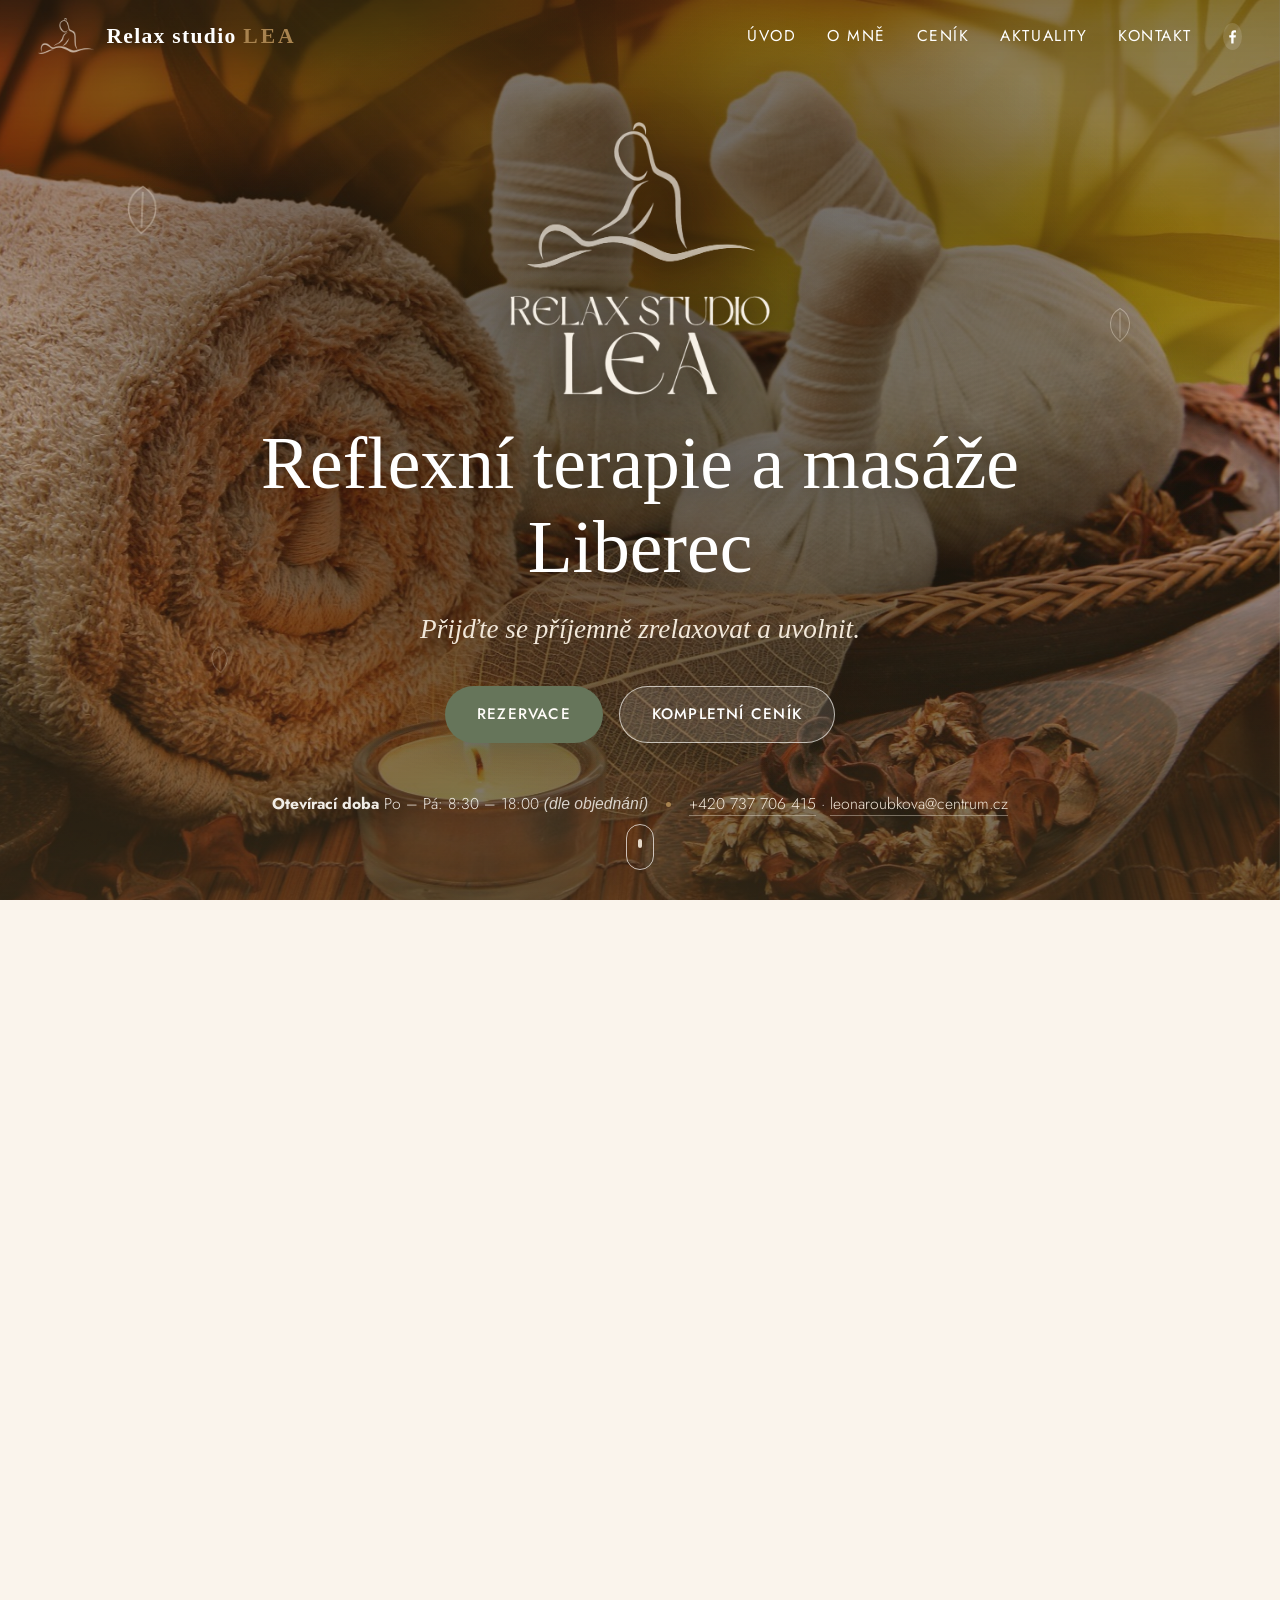
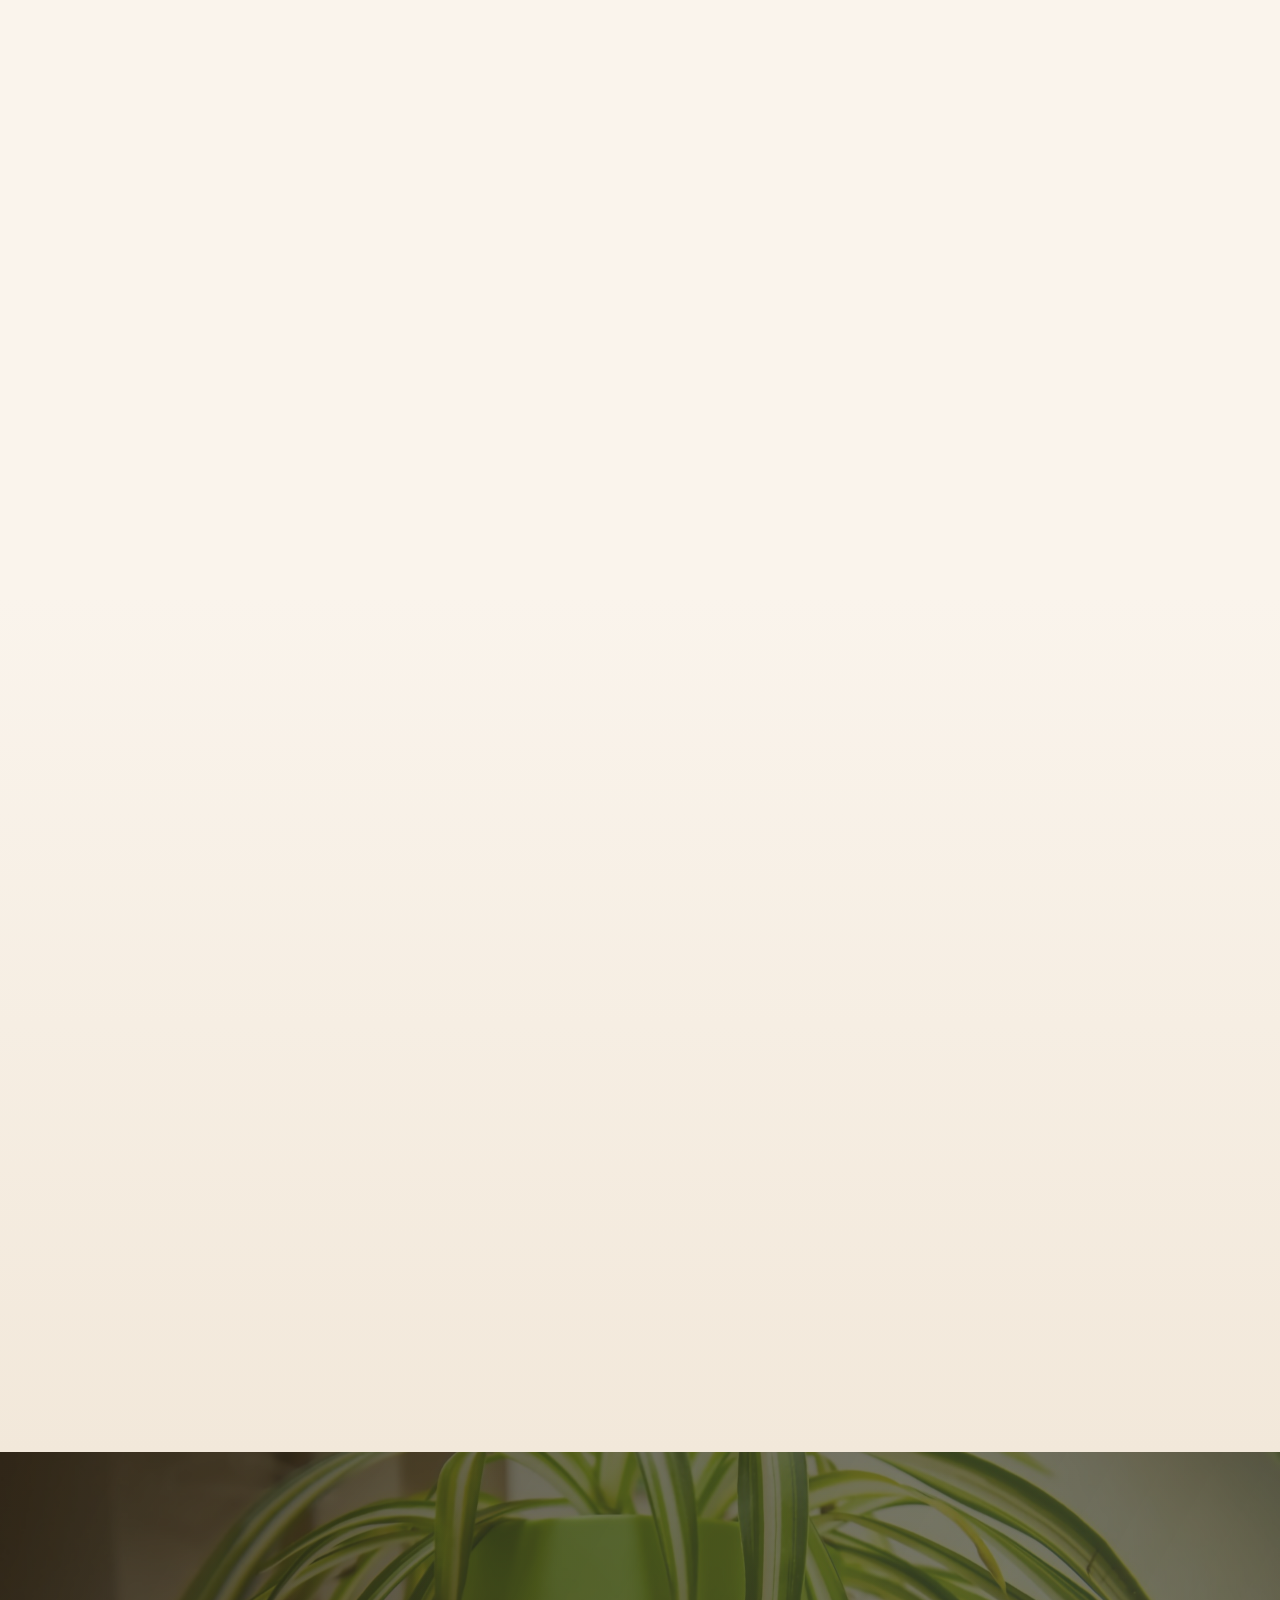
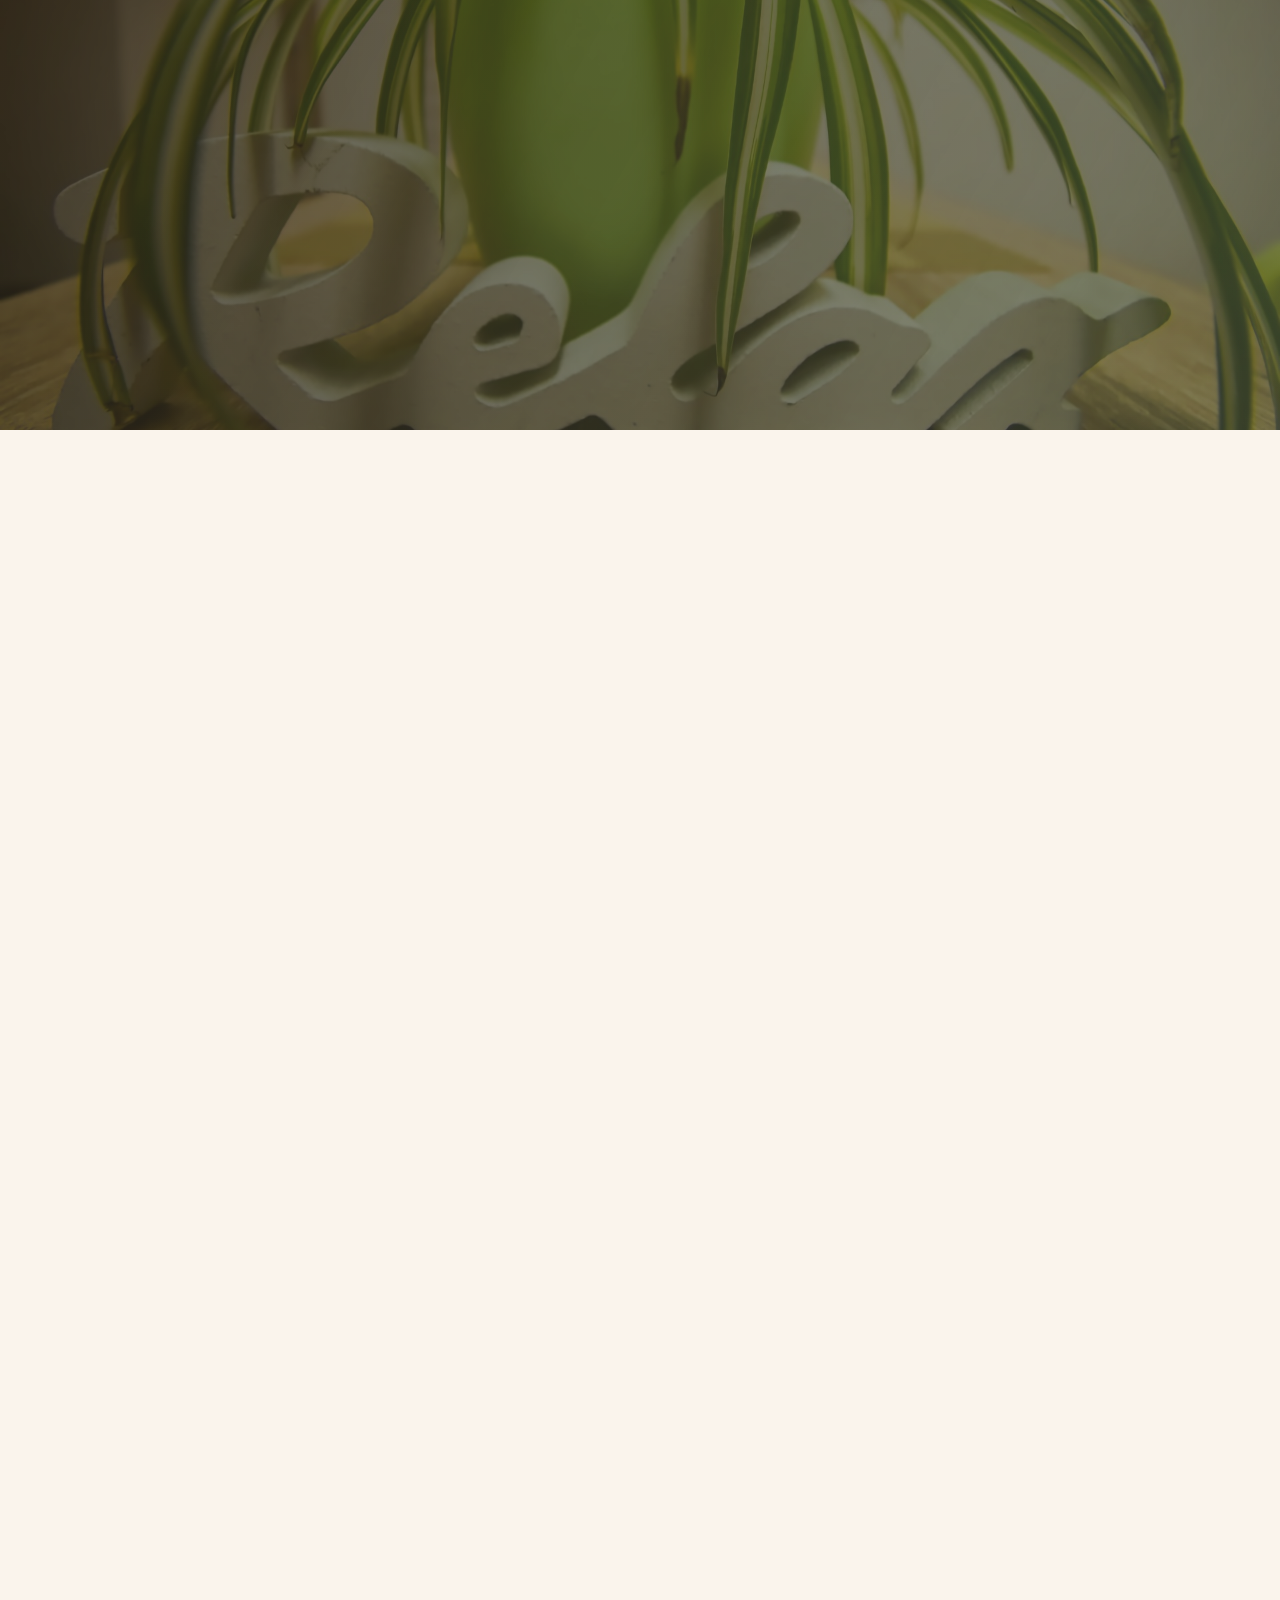
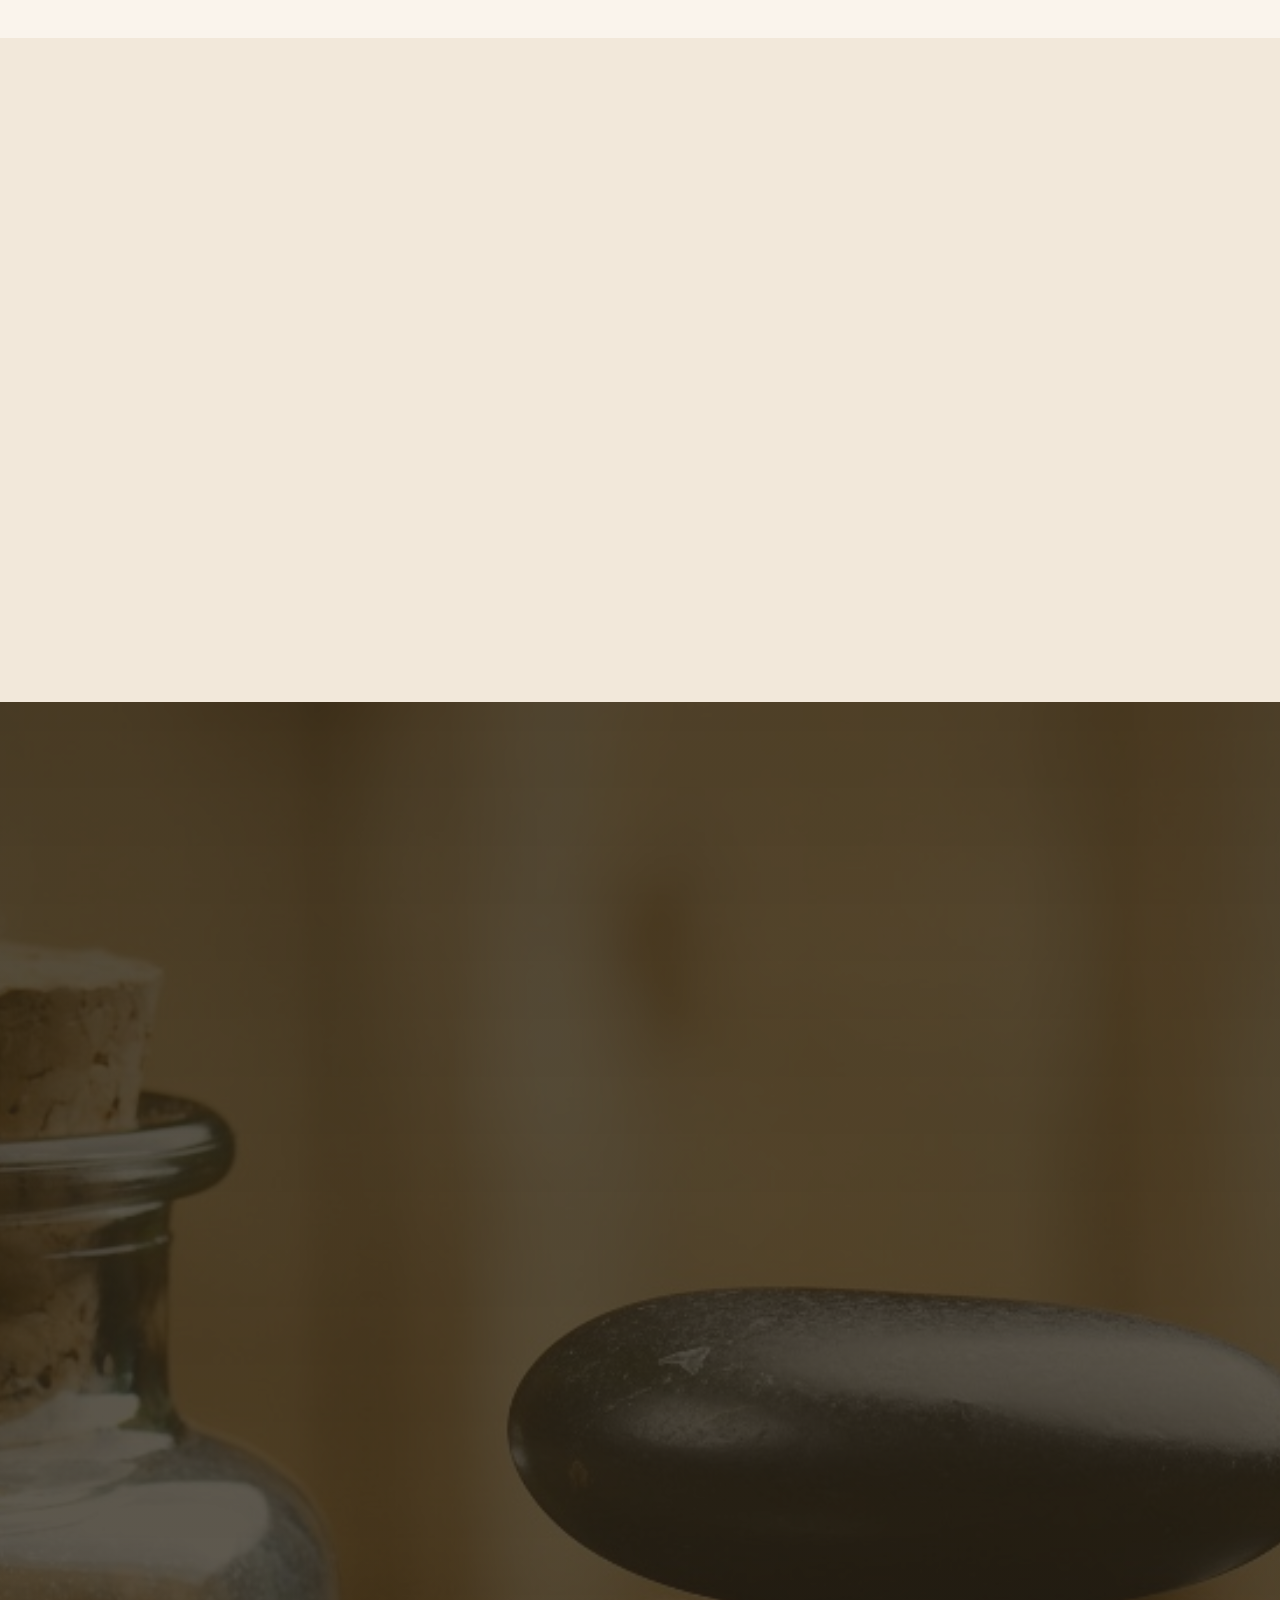
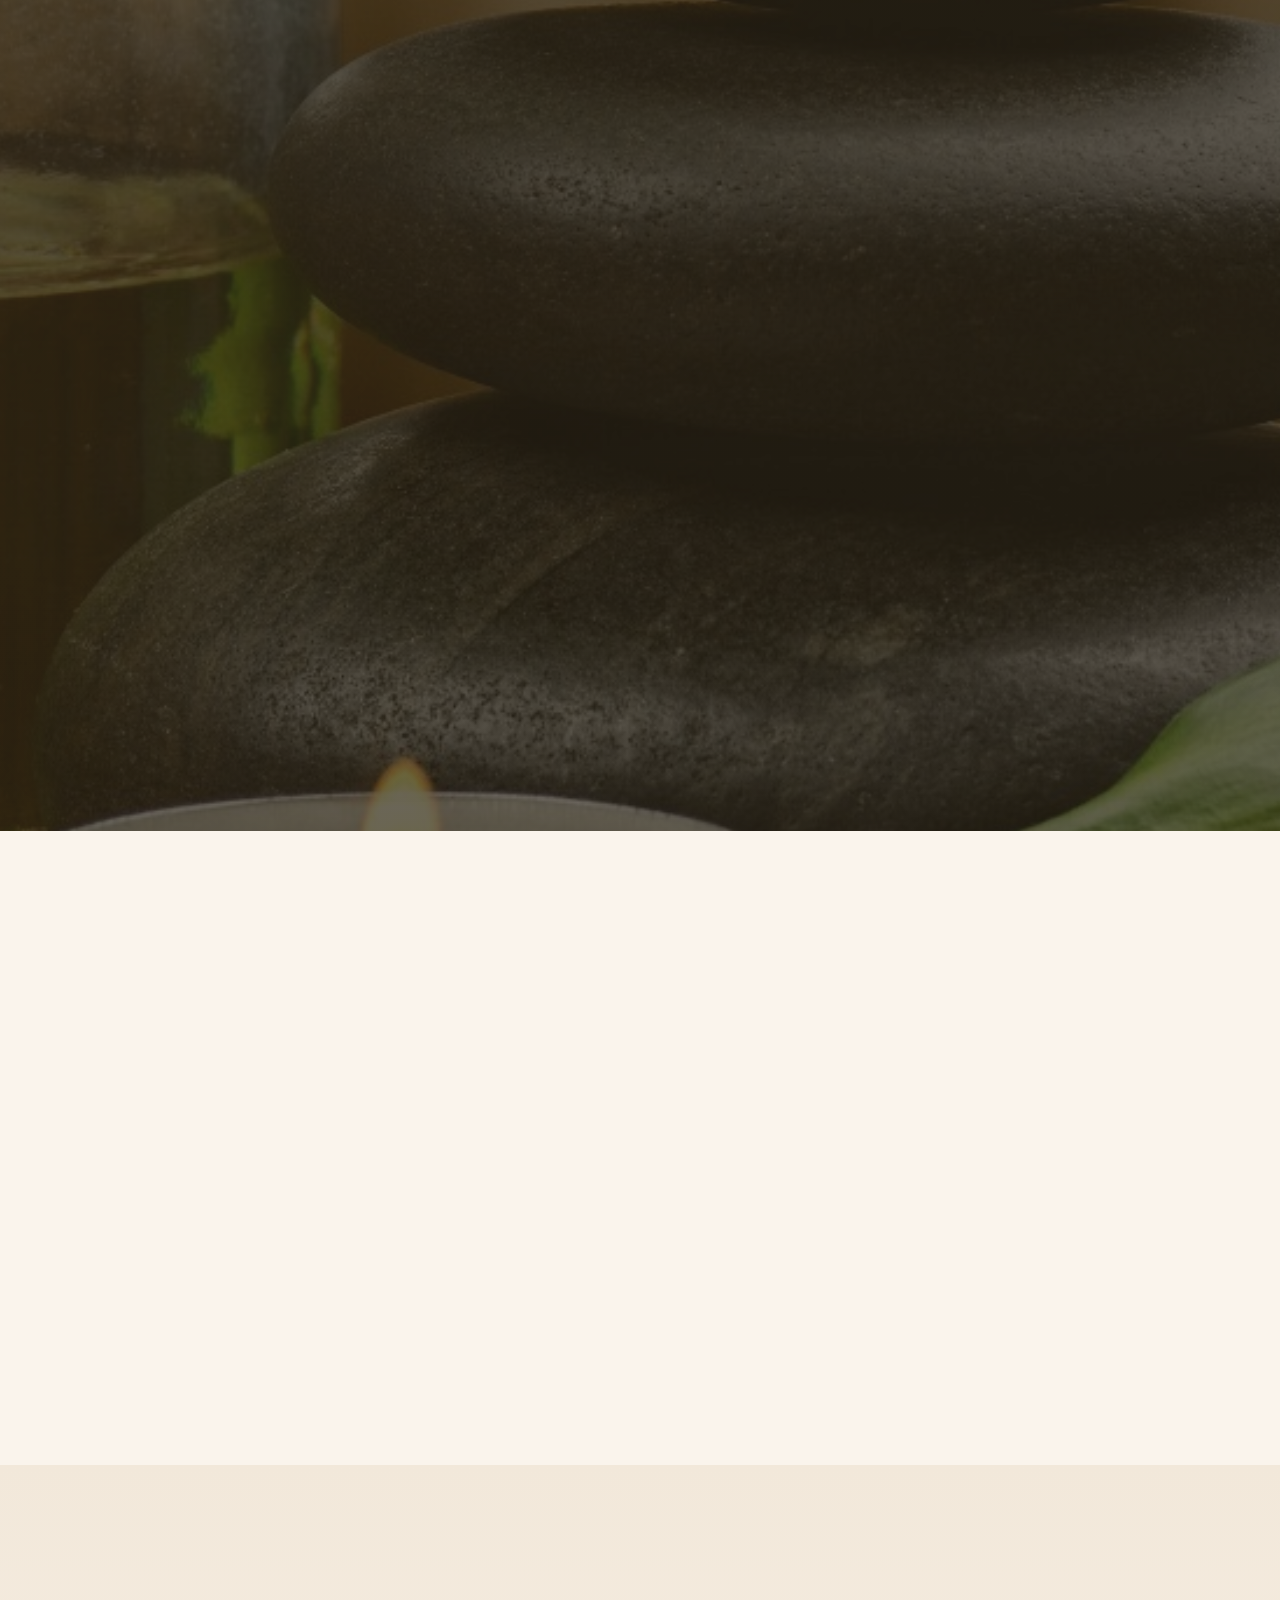
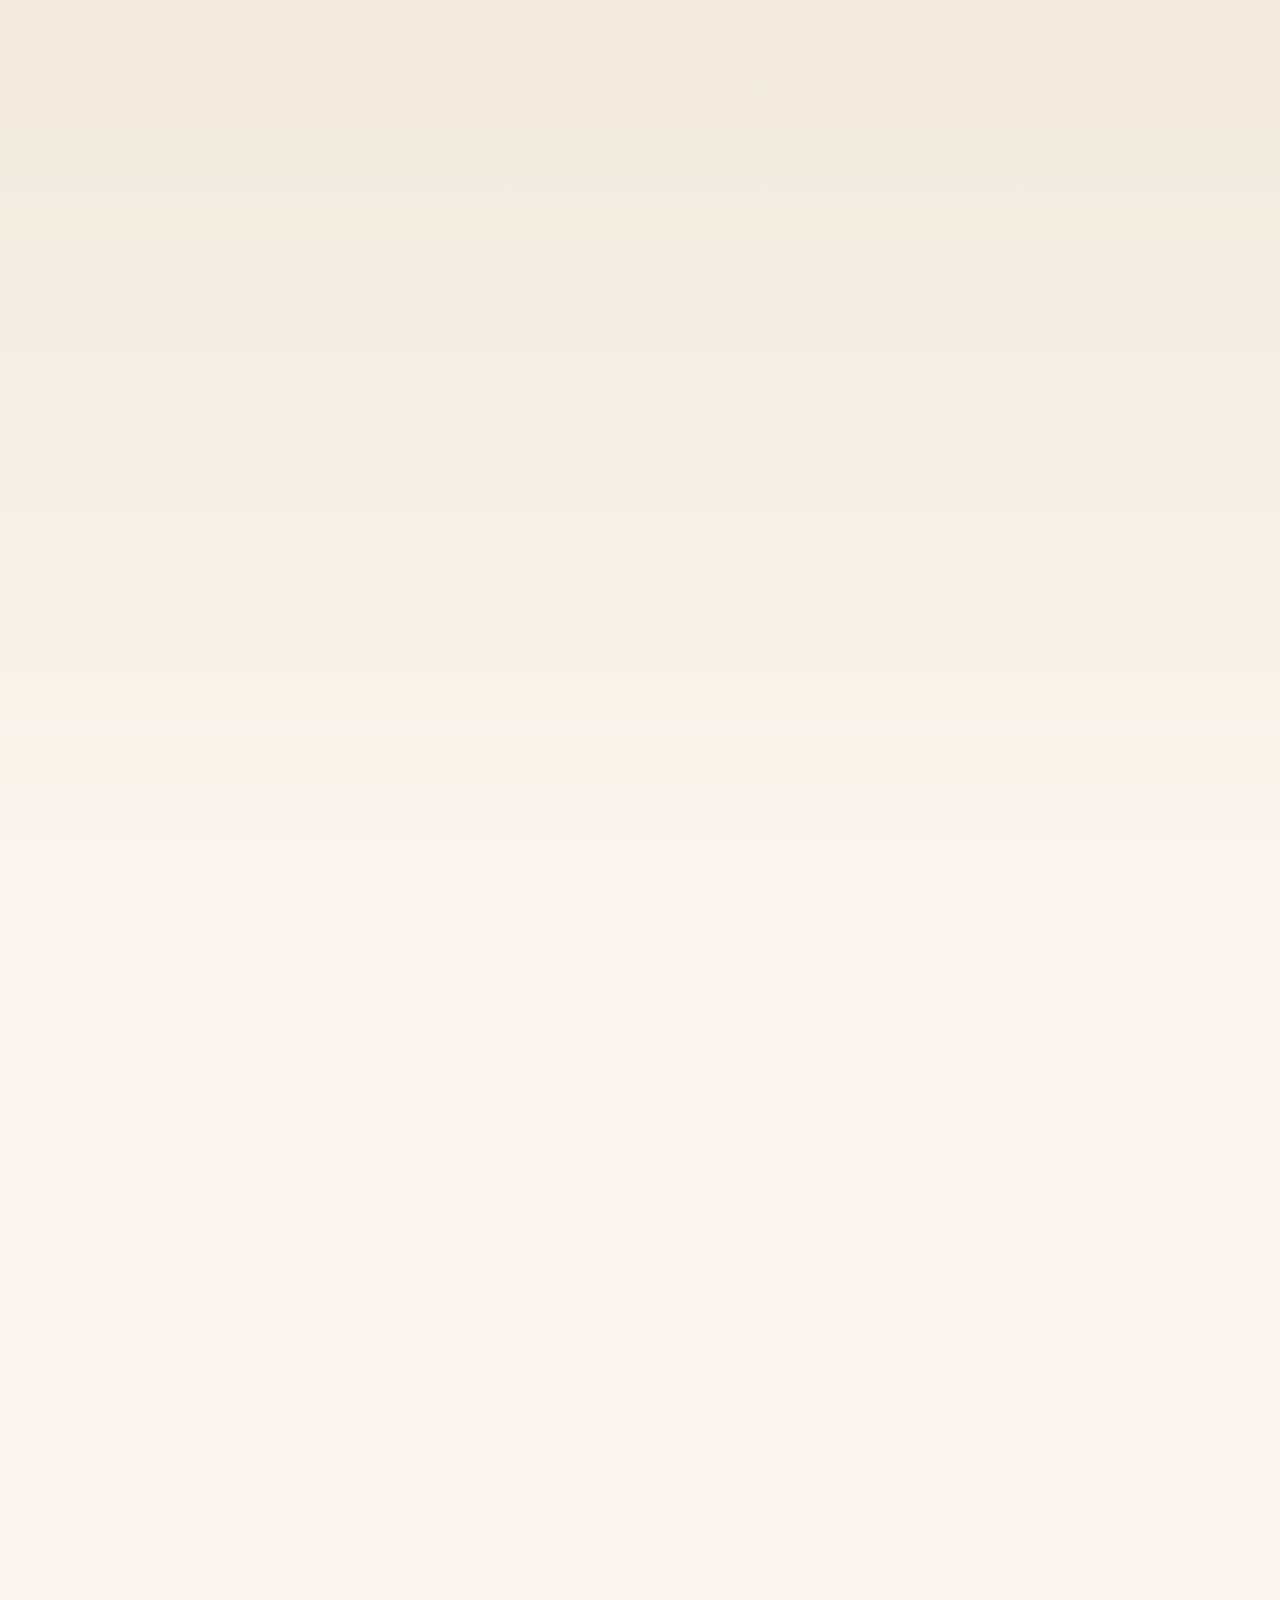
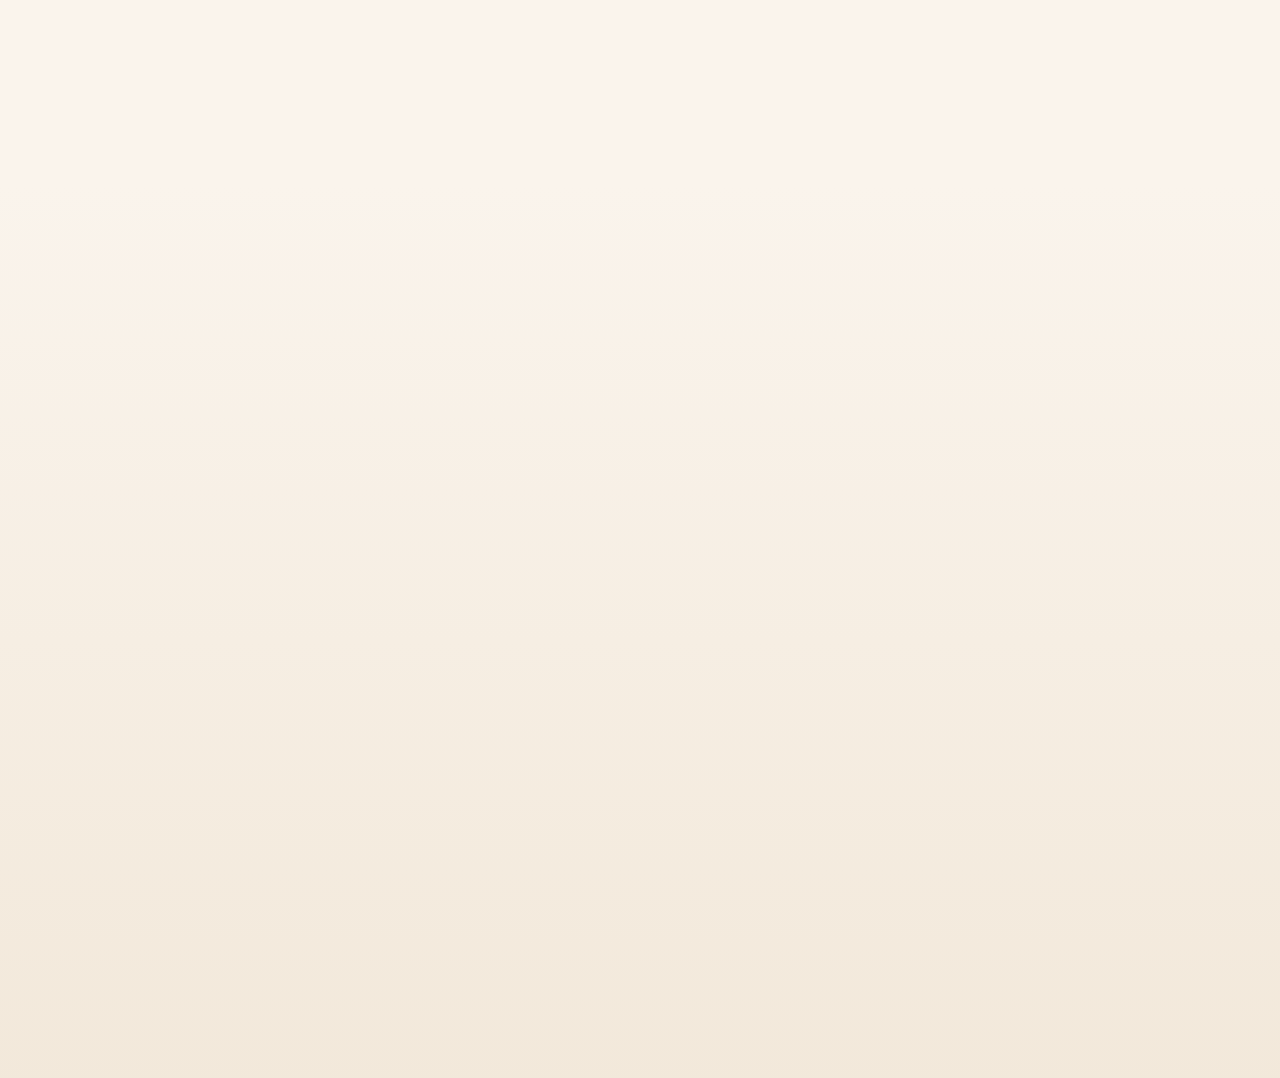
==== index.html @ a0e0033a "Přesměrování z kořene na web/ (pro GitHub Pages) Co-Authored-By: Claude Opus 5 <noreply@anthropic.co" ====
<!DOCTYPE html>
<html lang="cs">
<head>
<meta charset="utf-8">
<title>Relax studio LEA</title>
<meta http-equiv="refresh" content="0; url=web/">
<link rel="canonical" href="web/">
</head>
<body>
<p><a href="web/">Relax studio LEA — varianta 1</a></p>
</body>
</html>
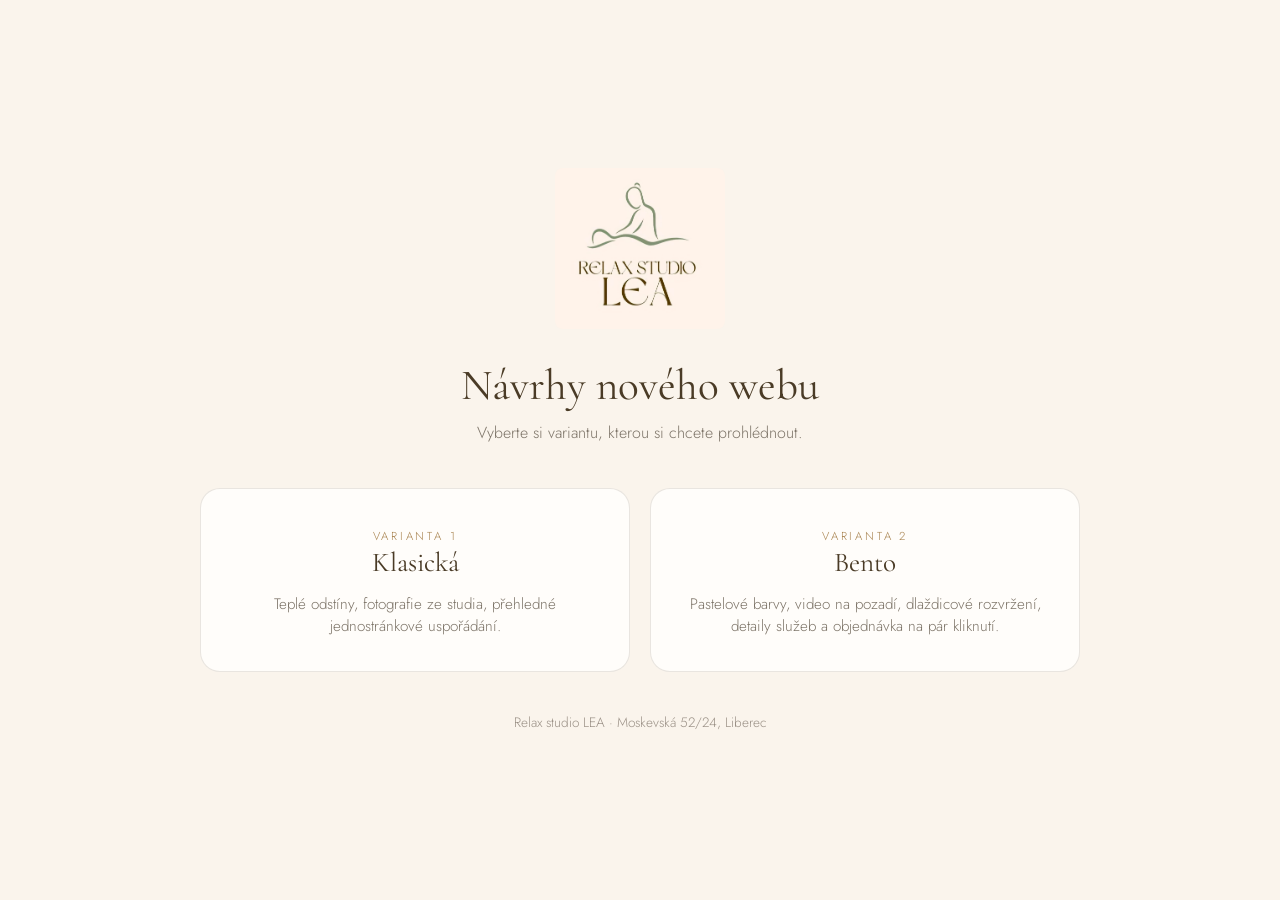
==== commit 8fefeb01: "Varianta 2 webu: bento rozvržení, pastelová paleta, video v hero Nová sekce služeb s detailem a tlač" ====
--- a/index.html
+++ b/index.html
@@ -1,12 +1,54 @@
 <!DOCTYPE html>
 <html lang="cs">
 <head>
-<meta charset="utf-8">
-<title>Relax studio LEA</title>
-<meta http-equiv="refresh" content="0; url=web/">
-<link rel="canonical" href="web/">
+<meta charset="UTF-8">
+<meta name="viewport" content="width=device-width, initial-scale=1.0">
+<title>Relax studio LEA — návrhy webu</title>
+<meta name="robots" content="noindex">
+<link rel="icon" href="web/img/favicon.png" type="image/png">
+<link href="https://fonts.googleapis.com/css2?family=Cormorant+Garamond:wght@400;500&family=Jost:wght@300;400;500&display=swap" rel="stylesheet">
+<style>
+  *{box-sizing:border-box}
+  body{
+    margin:0;min-height:100vh;display:flex;align-items:center;justify-content:center;
+    background:#faf4ec;color:#4a3b26;font-family:'Jost',system-ui,sans-serif;font-weight:300;
+    padding:40px 20px;
+  }
+  .box{width:min(880px,100%);text-align:center}
+  .logo{width:170px;height:auto;margin:0 auto 30px;display:block;border-radius:8px}
+  h1{font-family:'Cormorant Garamond',serif;font-weight:400;font-size:clamp(1.9rem,4vw,2.7rem);margin:0 0 10px}
+  p.sub{color:#7d7468;margin:0 0 44px}
+  .grid{display:grid;grid-template-columns:repeat(auto-fit,minmax(260px,1fr));gap:20px}
+  a.card{
+    display:block;text-decoration:none;color:inherit;background:#fffdfa;
+    border:1px solid rgba(74,59,38,.12);border-radius:20px;padding:34px 28px;
+    transition:transform .35s ease,box-shadow .35s ease,border-color .35s ease;
+  }
+  a.card:hover{transform:translateY(-4px);box-shadow:0 18px 44px -26px rgba(74,59,38,.5);border-color:#8b9a7d}
+  a.card h2{font-family:'Cormorant Garamond',serif;font-weight:400;font-size:1.7rem;margin:0 0 8px}
+  a.card span{font-size:.72rem;letter-spacing:.24em;text-transform:uppercase;color:#a8834f}
+  a.card p{color:#7d7468;font-size:.95rem;margin:14px 0 0}
+  footer{margin-top:40px;font-size:.85rem;color:#9a9086}
+</style>
 </head>
 <body>
-<p><a href="web/">Relax studio LEA — varianta 1</a></p>
+  <div class="box">
+    <img class="logo" src="web/img/logo.jpg" alt="Relax studio LEA">
+    <h1>Návrhy nového webu</h1>
+    <p class="sub">Vyberte si variantu, kterou si chcete prohlédnout.</p>
+    <div class="grid">
+      <a class="card" href="web/">
+        <span>Varianta 1</span>
+        <h2>Klasická</h2>
+        <p>Teplé odstíny, fotografie ze studia, přehledné jednostránkové uspořádání.</p>
+      </a>
+      <a class="card" href="web-v2/">
+        <span>Varianta 2</span>
+        <h2>Bento</h2>
+        <p>Pastelové barvy, video na pozadí, dlaždicové rozvržení, detaily služeb a objednávka na pár kliknutí.</p>
+      </a>
+    </div>
+    <footer>Relax studio LEA · Moskevská 52/24, Liberec</footer>
+  </div>
 </body>
 </html>
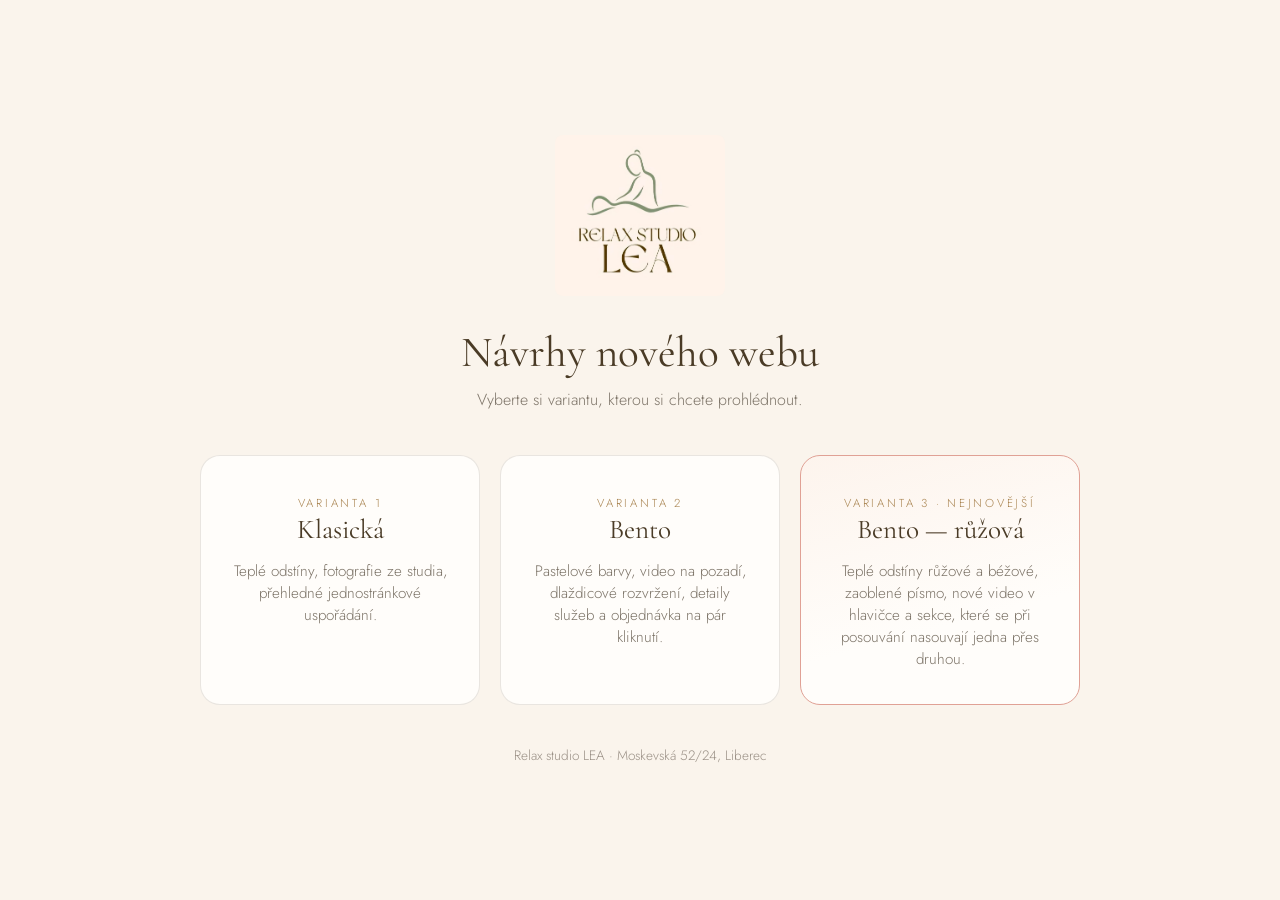
==== commit e2615bc0: "Rozcestník, náhled a dokumentace pro variantu 3 Rozcestník má třetí kartu, zvýrazněnou jako nejnověj" ====
--- a/index.html
+++ b/index.html
@@ -25,6 +25,9 @@
     transition:transform .35s ease,box-shadow .35s ease,border-color .35s ease;
   }
   a.card:hover{transform:translateY(-4px);box-shadow:0 18px 44px -26px rgba(74,59,38,.5);border-color:#8b9a7d}
+  a.card-new{border-color:#e0a195;background:linear-gradient(165deg,#fdf4ed,#fffdfa 65%)}
+  a.card-new:hover{border-color:#ac565c}
+  a.card-new span{color:#ac565c}
   a.card h2{font-family:'Cormorant Garamond',serif;font-weight:400;font-size:1.7rem;margin:0 0 8px}
   a.card span{font-size:.72rem;letter-spacing:.24em;text-transform:uppercase;color:#a8834f}
   a.card p{color:#7d7468;font-size:.95rem;margin:14px 0 0}
@@ -47,6 +50,11 @@
         <h2>Bento</h2>
         <p>Pastelové barvy, video na pozadí, dlaždicové rozvržení, detaily služeb a objednávka na pár kliknutí.</p>
       </a>
+      <a class="card card-new" href="web-v3/">
+        <span>Varianta 3 · nejnovější</span>
+        <h2>Bento — růžová</h2>
+        <p>Teplé odstíny růžové a béžové, zaoblené písmo, nové video v hlavičce a sekce, které se při posouvání nasouvají jedna přes druhou.</p>
+      </a>
     </div>
     <footer>Relax studio LEA · Moskevská 52/24, Liberec</footer>
   </div>
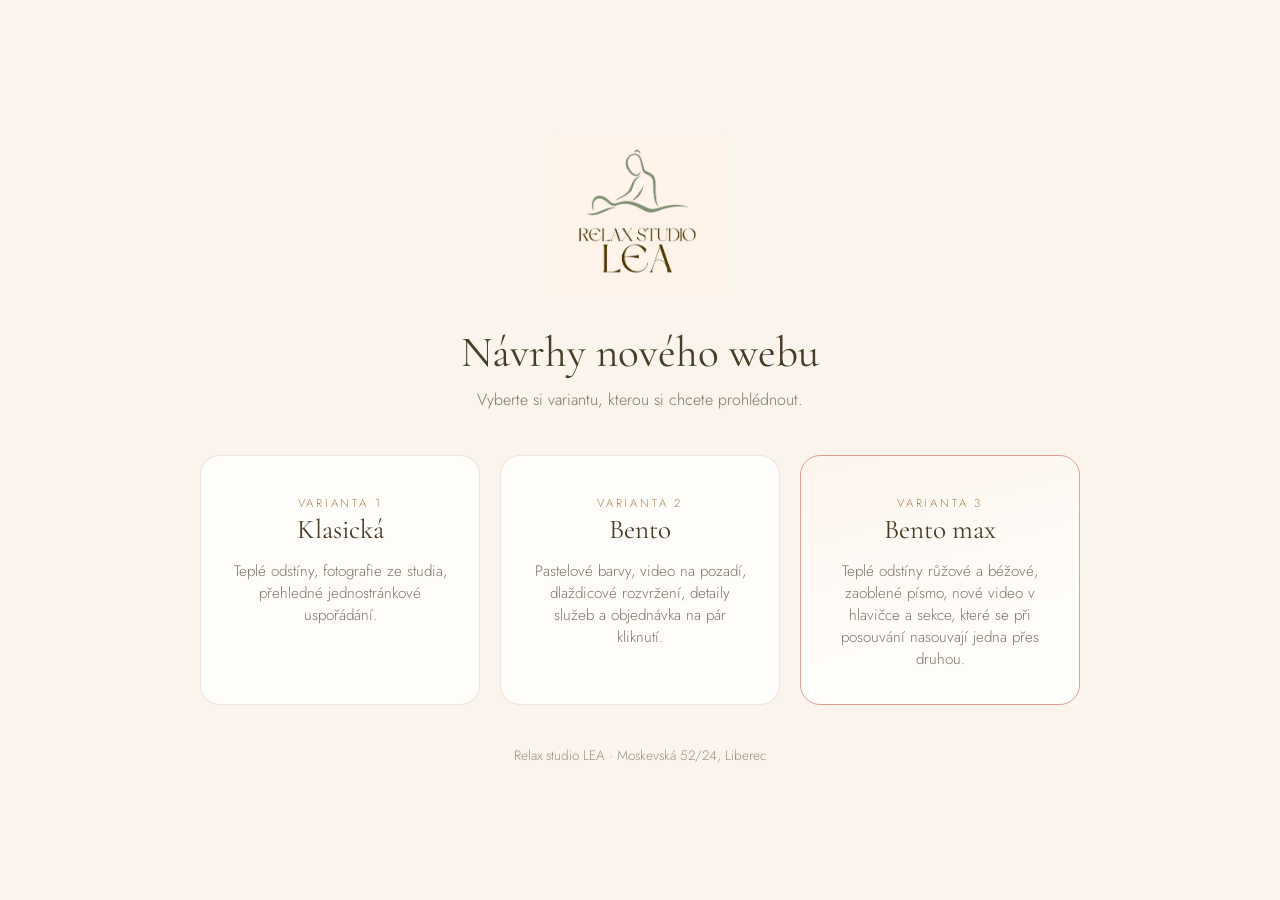
==== commit b709aa5c: "Rozcestník: karta varianty 3 přejmenována na „Bento max" Co-Authored-By: Claude Sonnet 5 <noreply@an" ====
--- a/index.html
+++ b/index.html
@@ -51,8 +51,8 @@
         <p>Pastelové barvy, video na pozadí, dlaždicové rozvržení, detaily služeb a objednávka na pár kliknutí.</p>
       </a>
       <a class="card card-new" href="web-v3/">
-        <span>Varianta 3 · nejnovější</span>
-        <h2>Bento — růžová</h2>
+        <span>Varianta 3</span>
+        <h2>Bento max</h2>
         <p>Teplé odstíny růžové a béžové, zaoblené písmo, nové video v hlavičce a sekce, které se při posouvání nasouvají jedna přes druhou.</p>
       </a>
     </div>
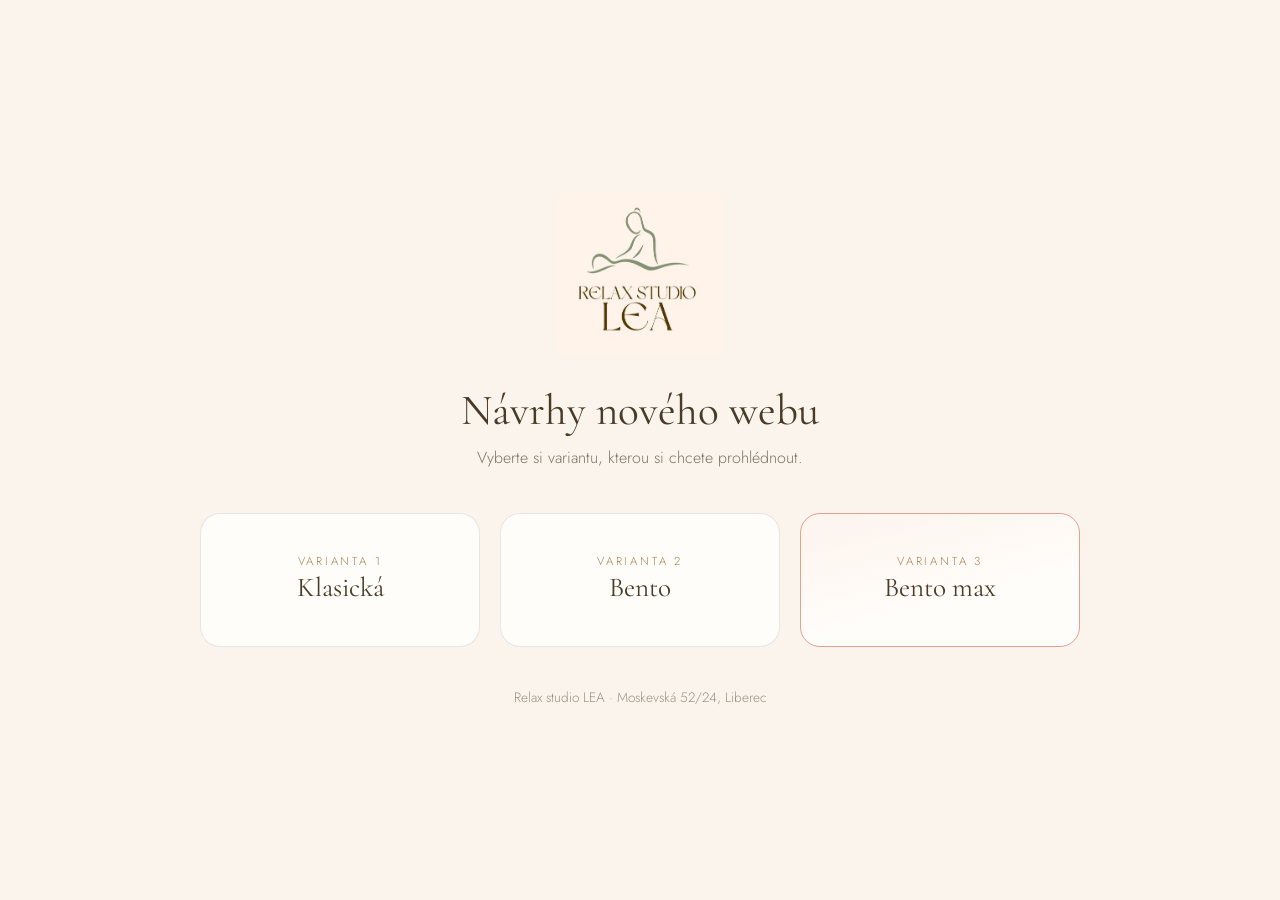
==== commit 2579eb7e: "Rozcestník: karty bez popisných textů Co-Authored-By: Claude Sonnet 5 <noreply@anthropic.com>" ====
--- a/index.html
+++ b/index.html
@@ -30,7 +30,6 @@
   a.card-new span{color:#ac565c}
   a.card h2{font-family:'Cormorant Garamond',serif;font-weight:400;font-size:1.7rem;margin:0 0 8px}
   a.card span{font-size:.72rem;letter-spacing:.24em;text-transform:uppercase;color:#a8834f}
-  a.card p{color:#7d7468;font-size:.95rem;margin:14px 0 0}
   footer{margin-top:40px;font-size:.85rem;color:#9a9086}
 </style>
 </head>
@@ -43,17 +42,14 @@
       <a class="card" href="web/">
         <span>Varianta 1</span>
         <h2>Klasická</h2>
-        <p>Teplé odstíny, fotografie ze studia, přehledné jednostránkové uspořádání.</p>
       </a>
       <a class="card" href="web-v2/">
         <span>Varianta 2</span>
         <h2>Bento</h2>
-        <p>Pastelové barvy, video na pozadí, dlaždicové rozvržení, detaily služeb a objednávka na pár kliknutí.</p>
       </a>
       <a class="card card-new" href="web-v3/">
         <span>Varianta 3</span>
         <h2>Bento max</h2>
-        <p>Teplé odstíny růžové a béžové, zaoblené písmo, nové video v hlavičce a sekce, které se při posouvání nasouvají jedna přes druhou.</p>
       </a>
     </div>
     <footer>Relax studio LEA · Moskevská 52/24, Liberec</footer>
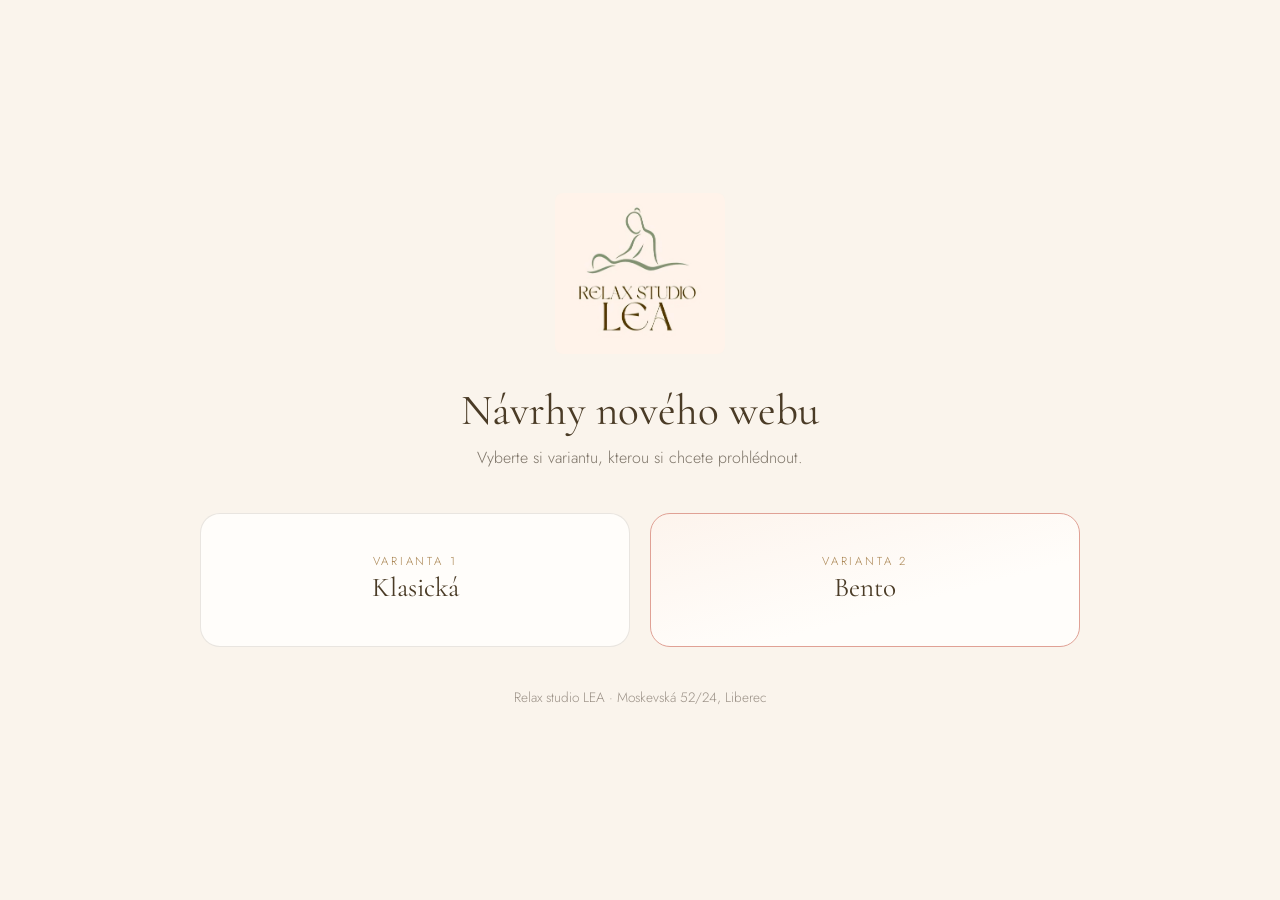
==== commit a218622f: "Rozcestník: jen dvě varianty, Klasická a Bento Karta na web-v2 odebrána, web-v3 přečíslován na „Vari" ====
--- a/index.html
+++ b/index.html
@@ -43,13 +43,9 @@
         <span>Varianta 1</span>
         <h2>Klasická</h2>
       </a>
-      <a class="card" href="web-v2/">
+      <a class="card card-new" href="web-v3/">
         <span>Varianta 2</span>
         <h2>Bento</h2>
-      </a>
-      <a class="card card-new" href="web-v3/">
-        <span>Varianta 3</span>
-        <h2>Bento max</h2>
       </a>
     </div>
     <footer>Relax studio LEA · Moskevská 52/24, Liberec</footer>
